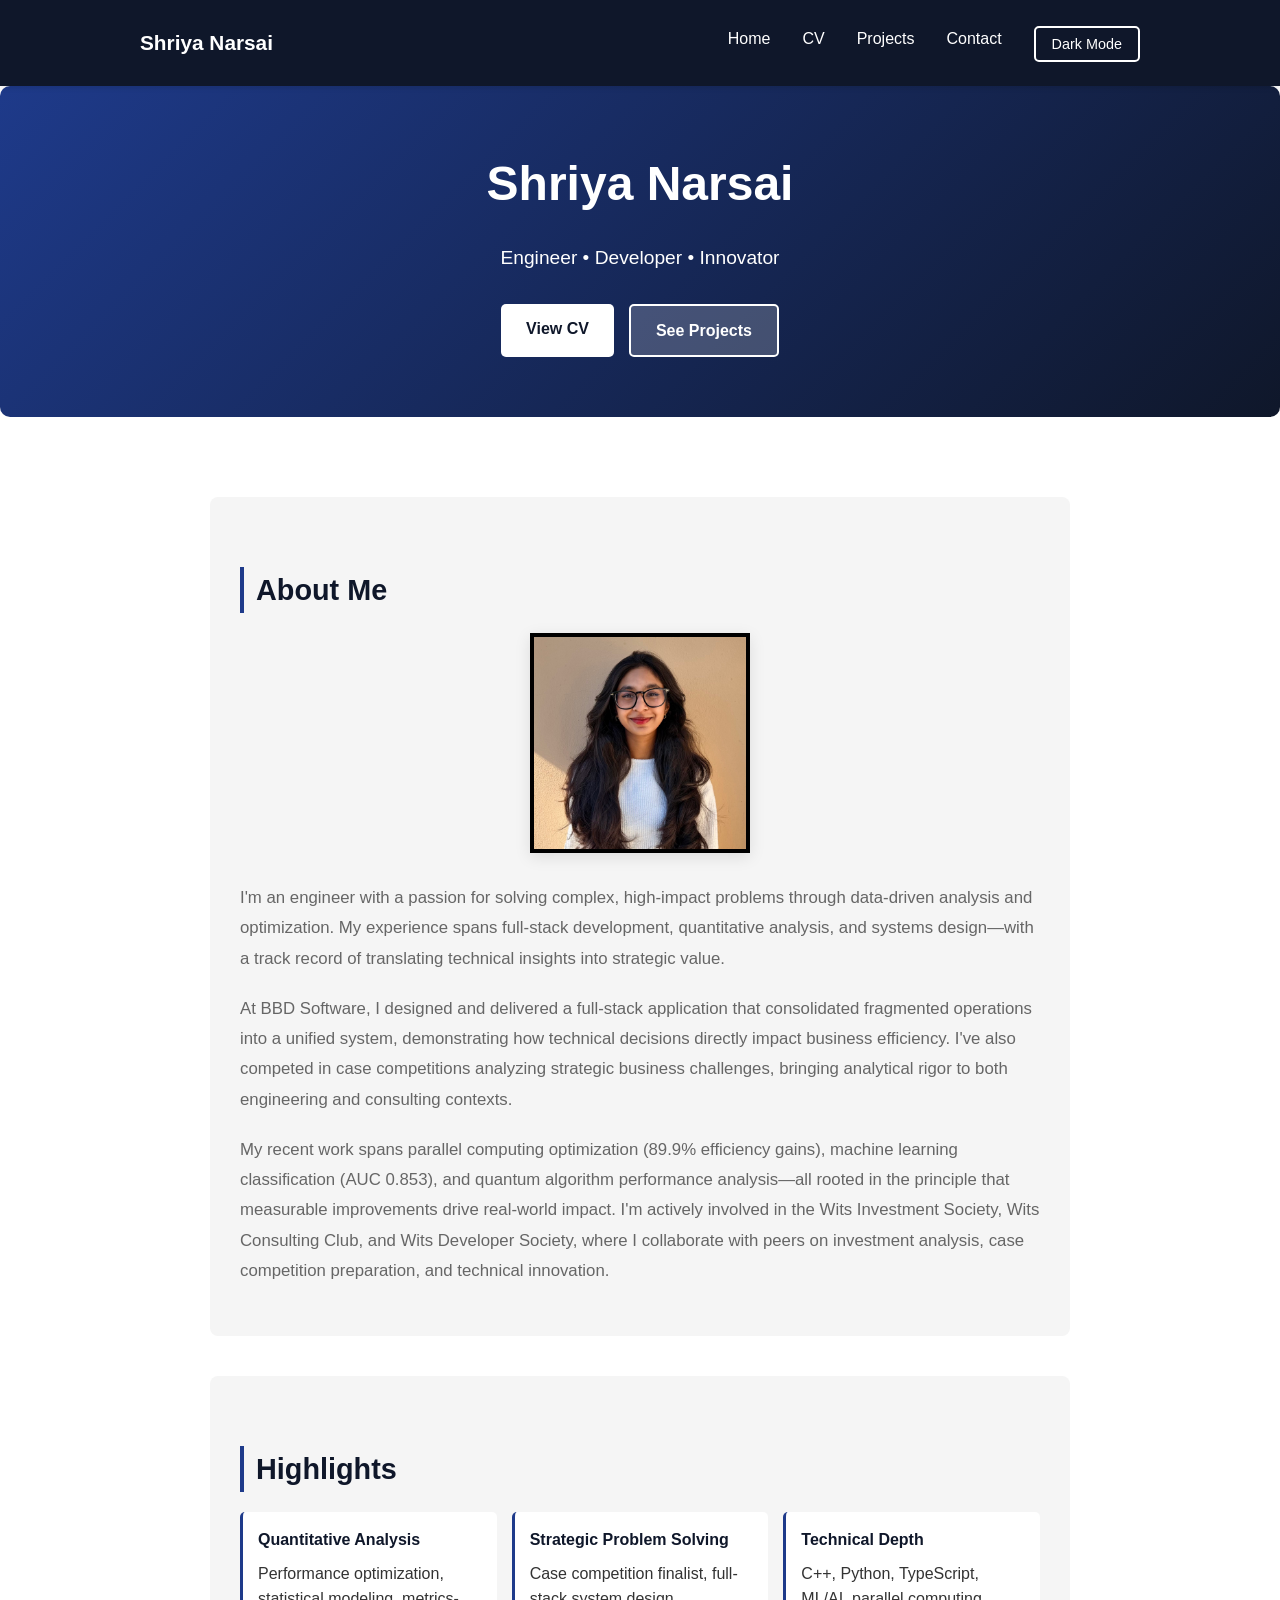
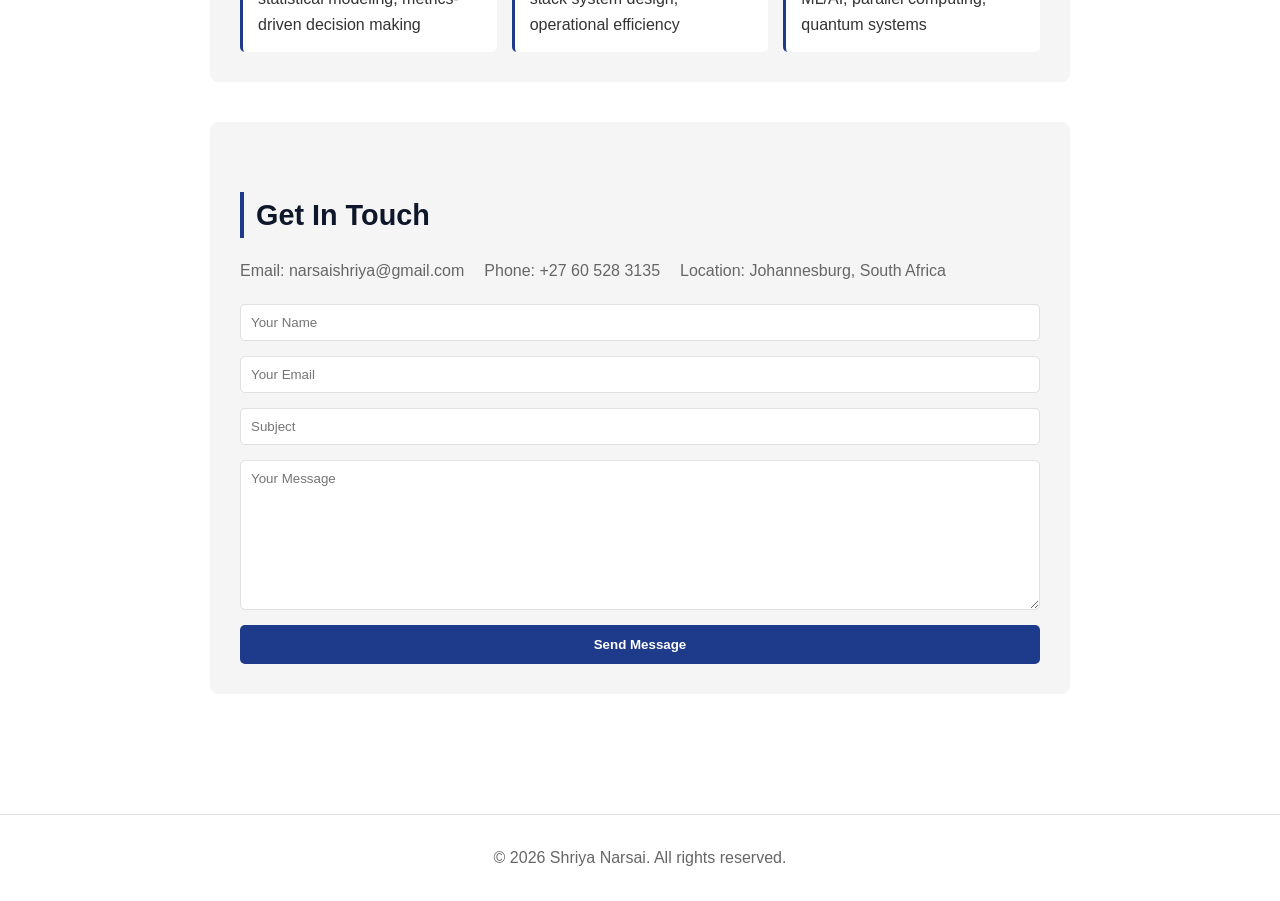
==== index.html @ 9ad97a98 "Initial commit: Portfolio website" ====
<!DOCTYPE html>
<html lang="en">
<head>
    <meta charset="UTF-8">
    <meta name="viewport" content="width=device-width, initial-scale=1.0">
    <title>Shriya Narsai - Portfolio</title>
    <link rel="stylesheet" href="assets/css/style.css">
</head>
<body>
    <nav>
        <div class="nav-container">
            <a href="index.html" class="logo">Shriya Narsai</a>
            <ul class="nav-links">
                <li><a href="index.html">Home</a></li>
                <li><a href="cv.html">CV</a></li>
                <li><a href="projects.html">Projects</a></li>
                <li><a href="#contact">Contact</a></li>
                <li><button id="dark-mode-toggle" class="dark-mode-toggle">Dark Mode</button></li>
            </ul>
        </div>
    </nav>

    <section class="hero">
        <h1>Shriya Narsai</h1>
        <p>Engineer • Developer • Innovator</p>
        <div class="cta-buttons">
            <a href="cv.html" class="btn btn-primary">View CV</a>
            <a href="projects.html" class="btn btn-secondary">See Projects</a>
        </div>
    </section>

    <div class="container">

        <section class="section">
            <h2>About Me</h2>
            <img src="assets/image.jpg" alt="Shriya Narsai" class="profile-image">
            <p class="intro-text">
                I'm an engineer with a passion for solving complex, high-impact problems through data-driven analysis and optimization. My experience spans full-stack development, quantitative analysis, and systems design—with a track record of translating technical insights into strategic value.
            </p>
            <p class="intro-text">
                At BBD Software, I designed and delivered a full-stack application that consolidated fragmented operations into a unified system, demonstrating how technical decisions directly impact business efficiency. I've also competed in case competitions analyzing strategic business challenges, bringing analytical rigor to both engineering and consulting contexts.
            </p>
            <p class="intro-text">
                My recent work spans parallel computing optimization (89.9% efficiency gains), machine learning classification (AUC 0.853), and quantum algorithm performance analysis—all rooted in the principle that measurable improvements drive real-world impact. I'm actively involved in the Wits Investment Society, Wits Consulting Club, and Wits Developer Society, where I collaborate with peers on investment analysis, case competition preparation, and technical innovation.
            </p>
        </section>

        <section class="section">
            <h2>Highlights</h2>
            <div class="skills-container">
                <div class="skill-category">
                    <strong>Quantitative Analysis</strong>
                    Performance optimization, statistical modeling, metrics-driven decision making
                </div>
                <div class="skill-category">
                    <strong>Strategic Problem Solving</strong>
                    Case competition finalist, full-stack system design, operational efficiency
                </div>
                <div class="skill-category">
                    <strong>Technical Depth</strong>
                    C++, Python, TypeScript, ML/AI, parallel computing, quantum systems
                </div>
            </div>
        </section>

        <section class="section" id="contact">
            <h2>Get In Touch</h2>
            <div class="contact-info">
                <span>Email: narsaishriya@gmail.com</span>
                <span>Phone: +27 60 528 3135</span>
                <span>Location: Johannesburg, South Africa</span>
            </div>
            
            <form action="https://formspree.io/f/mlgqdrbw" method="POST" class="contact-form">
                <input type="text" name="name" placeholder="Your Name" required>
                <input type="email" name="email" placeholder="Your Email" required>
                <input type="text" name="subject" placeholder="Subject" required>
                <textarea name="message" placeholder="Your Message" required></textarea>
                <button type="submit" class="btn btn-primary">Send Message</button>
            </form>
        </section>
    </div>

    <footer>
        <p>&copy; 2026 Shriya Narsai. All rights reserved.</p>
    </footer>

    <script src="assets/js/script.js"></script>
</body>
</html>
---- assets/css/style.css ----
* {
    margin: 0;
    padding: 0;
    box-sizing: border-box;
}

:root {
    --bg-primary: #ffffff;
    --bg-secondary: #f5f5f5;
    --text-primary: #333333;
    --text-secondary: #666666;
    --accent: #1e3a8a;
    --accent-dark: #0f172a;
    --border: #e0e0e0;
}

body.dark-mode {
    --bg-primary: #1e1e1e;
    --bg-secondary: #2d2d2d;
    --text-primary: #f0f0f0;
    --text-secondary: #b0b0b0;
    --accent: #60a5fa;
    --accent-dark: #1e40af;
    --border: #404040;
}

body {
    font-family: 'Segoe UI', Tahoma, Geneva, Verdana, sans-serif;
    line-height: 1.6;
    color: var(--text-primary);
    background-color: var(--bg-primary);
    transition: background-color 0.3s, color 0.3s;
}

/* Navigation */
nav {
    background-color: var(--accent-dark);
    padding: 1rem 2rem;
    position: sticky;
    top: 0;
    z-index: 100;
    box-shadow: 0 2px 5px rgba(0,0,0,0.1);
}

nav .nav-container {
    max-width: 1000px;
    margin: 0 auto;
    display: flex;
    justify-content: space-between;
    align-items: center;
}

nav a {
    color: white;
    text-decoration: none;
    font-weight: 500;
}

nav .logo {
    font-size: 1.3em;
    font-weight: bold;
}

.nav-links {
    display: flex;
    gap: 2rem;
    list-style: none;
}

.nav-links a {
    transition: opacity 0.3s;
}

.nav-links a:hover {
    opacity: 0.8;
}

.dark-mode-toggle {
    background: none;
    border: 2px solid white;
    color: white;
    padding: 0.5rem 1rem;
    cursor: pointer;
    border-radius: 5px;
    font-size: 0.9em;
    transition: background-color 0.3s;
}

.dark-mode-toggle:hover {
    background-color: rgba(255,255,255,0.1);
}

/* Container */
.container {
    max-width: 900px;
    margin: 0 auto;
    padding: 40px 20px;
}

/* Headers */
h1 {
    font-size: 2.5em;
    color: var(--accent-dark);
    margin-bottom: 10px;
}

h2 {
    font-size: 1.8em;
    color: var(--accent-dark);
    margin-top: 40px;
    margin-bottom: 20px;
    border-left: 4px solid var(--accent);
    padding-left: 12px;
}

h3 {
    font-size: 1.1em;
    color: var(--text-primary);
    margin-top: 15px;
    margin-bottom: 8px;
}

h4 {
    font-size: 0.95em;
    color: var(--text-secondary);
    font-weight: 600;
    margin-top: 10px;
    margin-bottom: 5px;
}

/* Hero Section */
.hero {
    text-align: center;
    padding: 60px 20px;
    background: linear-gradient(135deg, var(--accent) 0%, var(--accent-dark) 100%);
    color: white;
    border-radius: 10px;
    margin-bottom: 40px;
}

.hero h1 {
    color: white;
    font-size: 3em;
    margin-bottom: 20px;
}

.hero p {
    font-size: 1.2em;
    margin-bottom: 30px;
}

.cta-buttons {
    display: flex;
    gap: 15px;
    justify-content: center;
    flex-wrap: wrap;
}

.btn {
    padding: 12px 25px;
    border: none;
    border-radius: 5px;
    text-decoration: none;
    font-weight: 600;
    cursor: pointer;
    transition: transform 0.2s, box-shadow 0.2s;
}

.btn-primary {
    background-color: white;
    color: var(--accent-dark);
}

.btn-secondary {
    background-color: rgba(255,255,255,0.2);
    color: white;
    border: 2px solid white;
}

.btn:hover {
    transform: translateY(-2px);
    box-shadow: 0 5px 15px rgba(0,0,0,0.2);
}

/* Content Sections */
.section {
    margin-bottom: 40px;
    background-color: var(--bg-secondary);
    padding: 30px;
    border-radius: 8px;
    opacity: 0;
    animation: fadeInUp 0.6s ease-out forwards;
}

.section.visible {
    animation: fadeInUp 0.6s ease-out forwards;
}

.section:nth-child(1) {
    animation-delay: 0.1s;
}

.section:nth-child(2) {
    animation-delay: 0.2s;
}

.section:nth-child(3) {
    animation-delay: 0.3s;
}

.section:nth-child(4) {
    animation-delay: 0.4s;
}

.section:nth-child(5) {
    animation-delay: 0.5s;
}

.section:nth-child(6) {
    animation-delay: 0.6s;
}

@keyframes fadeInUp {
    0% {
        opacity: 0;
        transform: translateY(30px);
    }
    100% {
        opacity: 1;
        transform: translateY(0);
    }
}

.profile-image {
    width: 220px;
    height: 220px;
    border-radius: 0;
    margin: 0 auto 30px;
    display: block;
    box-shadow: 0 4px 15px rgba(0,0,0,0.1);
    border: 4px solid #000;
    animation: popIn 0.6s ease-out;
}

@keyframes popIn {
    0% {
        transform: scale(0.8);
        opacity: 0;
    }
    100% {
        transform: scale(1);
        opacity: 1;
    }
}

.intro-text {
    font-size: 1.05em;
    line-height: 1.8;
    color: var(--text-secondary);
    margin-bottom: 20px;
}

/* Education & Work Items */
.education-item,
.work-item,
.project-item {
    margin-bottom: 25px;
    padding-bottom: 20px;
    border-bottom: 1px solid var(--border);
}

.education-item:last-child,
.work-item:last-child,
.project-item:last-child {
    border-bottom: none;
}

.date {
    color: var(--text-secondary);
    font-size: 0.9em;
    font-style: italic;
}

.position,
.company {
    font-weight: 600;
    color: var(--accent);
}

ul {
    margin-left: 20px;
    margin-top: 10px;
}

li {
    margin-bottom: 8px;
    text-align: justify;
}

/* Skills Grid */
.skills-container {
    display: grid;
    grid-template-columns: repeat(auto-fit, minmax(250px, 1fr));
    gap: 15px;
    margin-top: 20px;
}

.skill-category {
    background-color: var(--bg-primary);
    padding: 15px;
    border-radius: 5px;
    border-left: 3px solid var(--accent);
}

.skill-category strong {
    color: var(--accent-dark);
    display: block;
    margin-bottom: 8px;
}

/* Projects Grid */
.projects-grid {
    display: grid;
    grid-template-columns: repeat(auto-fit, minmax(300px, 1fr));
    gap: 25px;
    margin-top: 30px;
}

.project-card {
    background-color: var(--bg-primary);
    padding: 25px;
    border-radius: 8px;
    border: 1px solid var(--border);
    transition: transform 0.3s, box-shadow 0.3s;
    opacity: 0;
    animation: fadeInUp 0.6s ease-out forwards;
}

.project-card.visible {
    animation: fadeInUp 0.6s ease-out forwards;
}

.projects-grid .project-card:nth-child(1) {
    animation-delay: 0.1s;
}

.projects-grid .project-card:nth-child(2) {
    animation-delay: 0.2s;
}

.projects-grid .project-card:nth-child(3) {
    animation-delay: 0.3s;
}

.projects-grid .project-card:nth-child(4) {
    animation-delay: 0.4s;
}

.projects-grid .project-card:nth-child(5) {
    animation-delay: 0.5s;
}

.projects-grid .project-card:nth-child(6) {
    animation-delay: 0.6s;
}

.projects-grid .project-card:nth-child(7) {
    animation-delay: 0.7s;
}

.project-card:hover {
    transform: translateY(-5px);
    box-shadow: 0 10px 20px rgba(52, 152, 219, 0.1);
}

.project-card h3 {
    color: var(--accent);
    margin-top: 0;
}

.project-card .tech {
    display: flex;
    gap: 8px;
    flex-wrap: wrap;
    margin-top: 15px;
}

.tech-tag {
    background-color: var(--accent);
    color: white;
    padding: 4px 10px;
    border-radius: 20px;
    font-size: 0.85em;
}

/* Achievement List */
.achievement-list,
.leadership-list {
    list-style-type: none;
    margin-left: 0;
}

.achievement-list li,
.leadership-list li {
    margin-bottom: 12px;
    padding-left: 25px;
    position: relative;
}

.achievement-list li:before,
.leadership-list li:before {
    content: "→";
    position: absolute;
    left: 0;
    color: var(--accent);
    font-weight: bold;
}

/* Contact Section */
.contact-info {
    display: flex;
    flex-wrap: wrap;
    gap: 20px;
    margin: 20px 0;
}

.contact-info span {
    display: flex;
    align-items: center;
    color: var(--text-secondary);
}

.contact-form {
    display: flex;
    flex-direction: column;
    gap: 15px;
    margin-top: 20px;
}

.contact-form input,
.contact-form textarea {
    padding: 10px;
    border: 1px solid var(--border);
    border-radius: 5px;
    background-color: var(--bg-primary);
    color: var(--text-primary);
    font-family: inherit;
}

.contact-form textarea {
    min-height: 150px;
    resize: vertical;
}

.contact-form button {
    padding: 12px;
    background-color: var(--accent);
    color: white;
    border: none;
    border-radius: 5px;
    cursor: pointer;
    font-weight: 600;
    transition: background-color 0.3s;
}

.contact-form button:hover {
    background-color: var(--accent-dark);
}

/* Footer */
footer {
    text-align: center;
    padding: 30px;
    color: var(--text-secondary);
    border-top: 1px solid var(--border);
    margin-top: 40px;
}

/* Responsive */
@media (max-width: 768px) {
    .container {
        padding: 20px 10px;
    }

    h1 {
        font-size: 1.8em;
    }

    .hero {
        padding: 40px 20px;
    }

    .hero h1 {
        font-size: 2em;
    }

    .nav-links {
        gap: 1rem;
        font-size: 0.9em;
    }

    .cta-buttons {
        flex-direction: column;
    }

    .contact-info {
        flex-direction: column;
        gap: 10px;
    }

    .projects-grid {
        grid-template-columns: 1fr;
    }

    .skills-container {
        grid-template-columns: 1fr;
    }
}
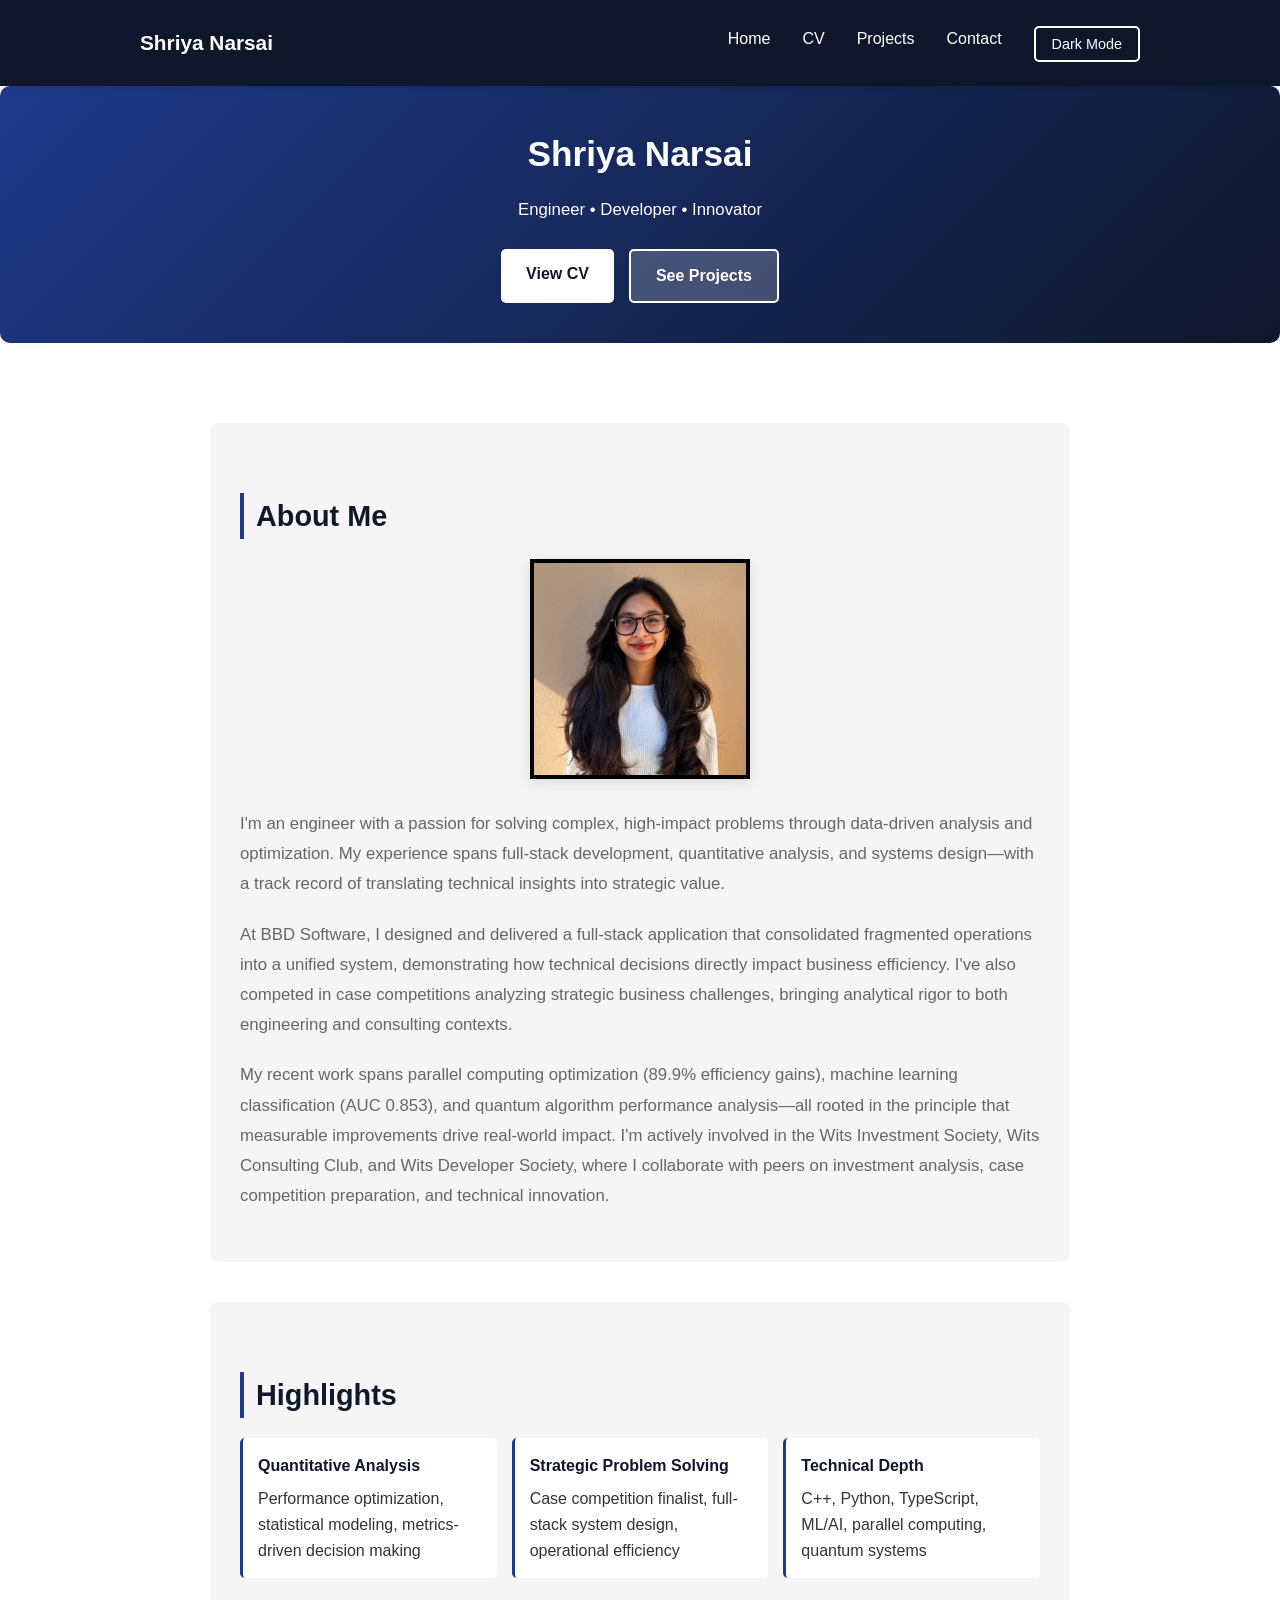
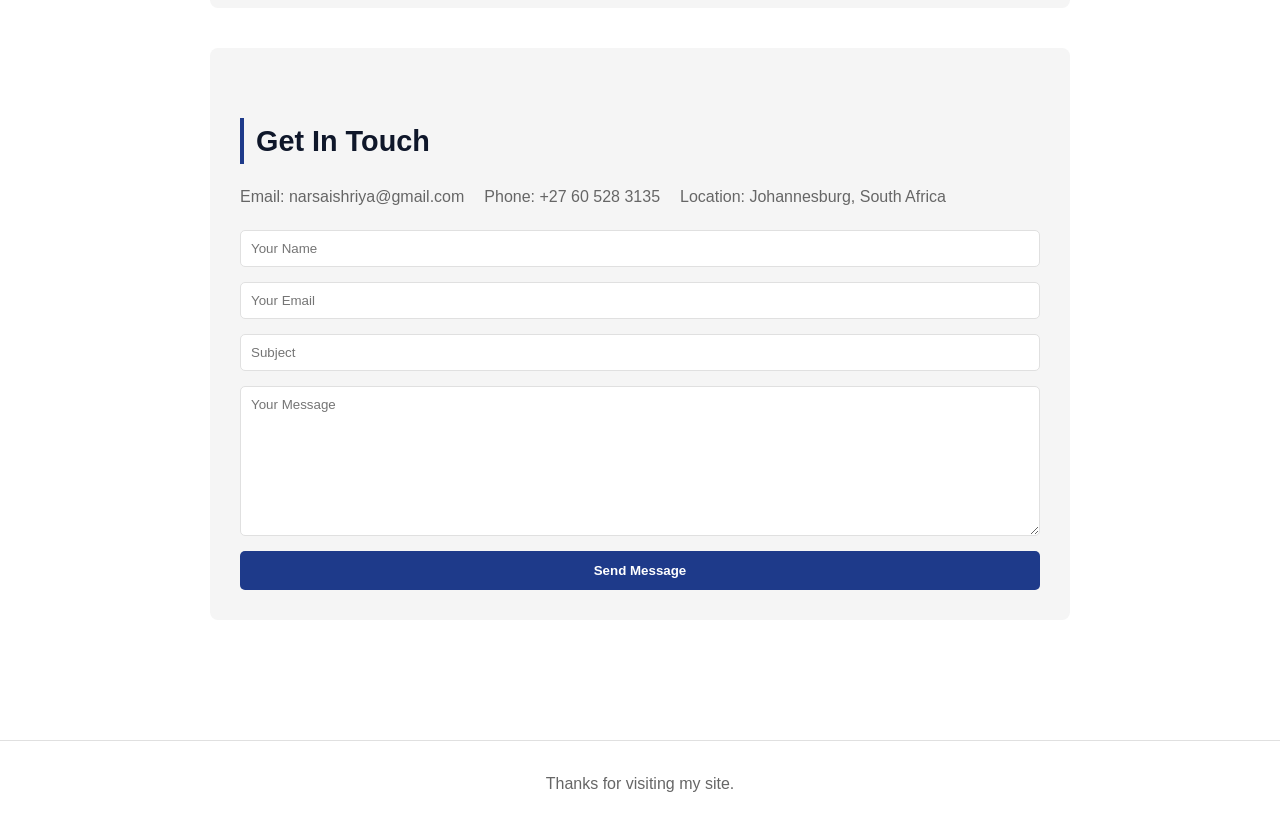
==== commit 483f99fa: "Reduce hero banner size, update footer, add website link to README" ====
--- a/index.html
+++ b/index.html
@@ -82,7 +82,7 @@
     </div>
 
     <footer>
-        <p>&copy; 2026 Shriya Narsai. All rights reserved.</p>
+        <p>Thanks for visiting my site.</p>
     </footer>
 
     <script src="assets/js/script.js"></script>
--- a/assets/css/style.css
+++ b/assets/css/style.css
@@ -131,7 +131,7 @@
 /* Hero Section */
 .hero {
     text-align: center;
-    padding: 60px 20px;
+    padding: 40px 20px;
     background: linear-gradient(135deg, var(--accent) 0%, var(--accent-dark) 100%);
     color: white;
     border-radius: 10px;
@@ -140,13 +140,13 @@
 
 .hero h1 {
     color: white;
-    font-size: 3em;
-    margin-bottom: 20px;
+    font-size: 2.2em;
+    margin-bottom: 15px;
 }
 
 .hero p {
-    font-size: 1.2em;
-    margin-bottom: 30px;
+    font-size: 1.05em;
+    margin-bottom: 25px;
 }
 
 .cta-buttons {
@@ -478,25 +478,74 @@
 
 /* Responsive */
 @media (max-width: 768px) {
+    body {
+        line-height: 1.5;
+    }
+
     .container {
         padding: 20px 10px;
     }
 
-    h1 {
-        font-size: 1.8em;
-    }
-
-    .hero {
-        padding: 40px 20px;
-    }
-
-    .hero h1 {
-        font-size: 2em;
+    nav .nav-container {
+        flex-wrap: wrap;
+        gap: 1rem;
+    }
+
+    nav {
+        padding: 0.8rem 1rem;
     }
 
     .nav-links {
         gap: 1rem;
         font-size: 0.9em;
+        flex: 1;
+    }
+
+    .dark-mode-toggle {
+        padding: 0.4rem 0.8rem;
+        font-size: 0.8em;
+        white-space: nowrap;
+        order: 3;
+        width: 100%;
+    }
+
+    h1 {
+        font-size: 1.8em;
+        margin-bottom: 8px;
+    }
+
+    h2 {
+        font-size: 1.4em;
+        margin-top: 25px;
+        margin-bottom: 15px;
+    }
+
+    h3 {
+        font-size: 1em;
+        margin-top: 12px;
+        margin-bottom: 6px;
+    }
+
+    .hero {
+        padding: 40px 20px;
+    }
+
+    .hero h1 {
+        font-size: 2em;
+    }
+
+    .hero p {
+        font-size: 1em;
+    }
+
+    .section {
+        padding: 20px;
+        margin-bottom: 25px;
+    }
+
+    .intro-text {
+        font-size: 0.95em;
+        line-height: 1.6;
     }
 
     .cta-buttons {
@@ -515,4 +564,13 @@
     .skills-container {
         grid-template-columns: 1fr;
     }
-}
+
+    ul {
+        margin-left: 15px;
+    }
+
+    li {
+        margin-bottom: 6px;
+        font-size: 0.95em;
+    }
+}
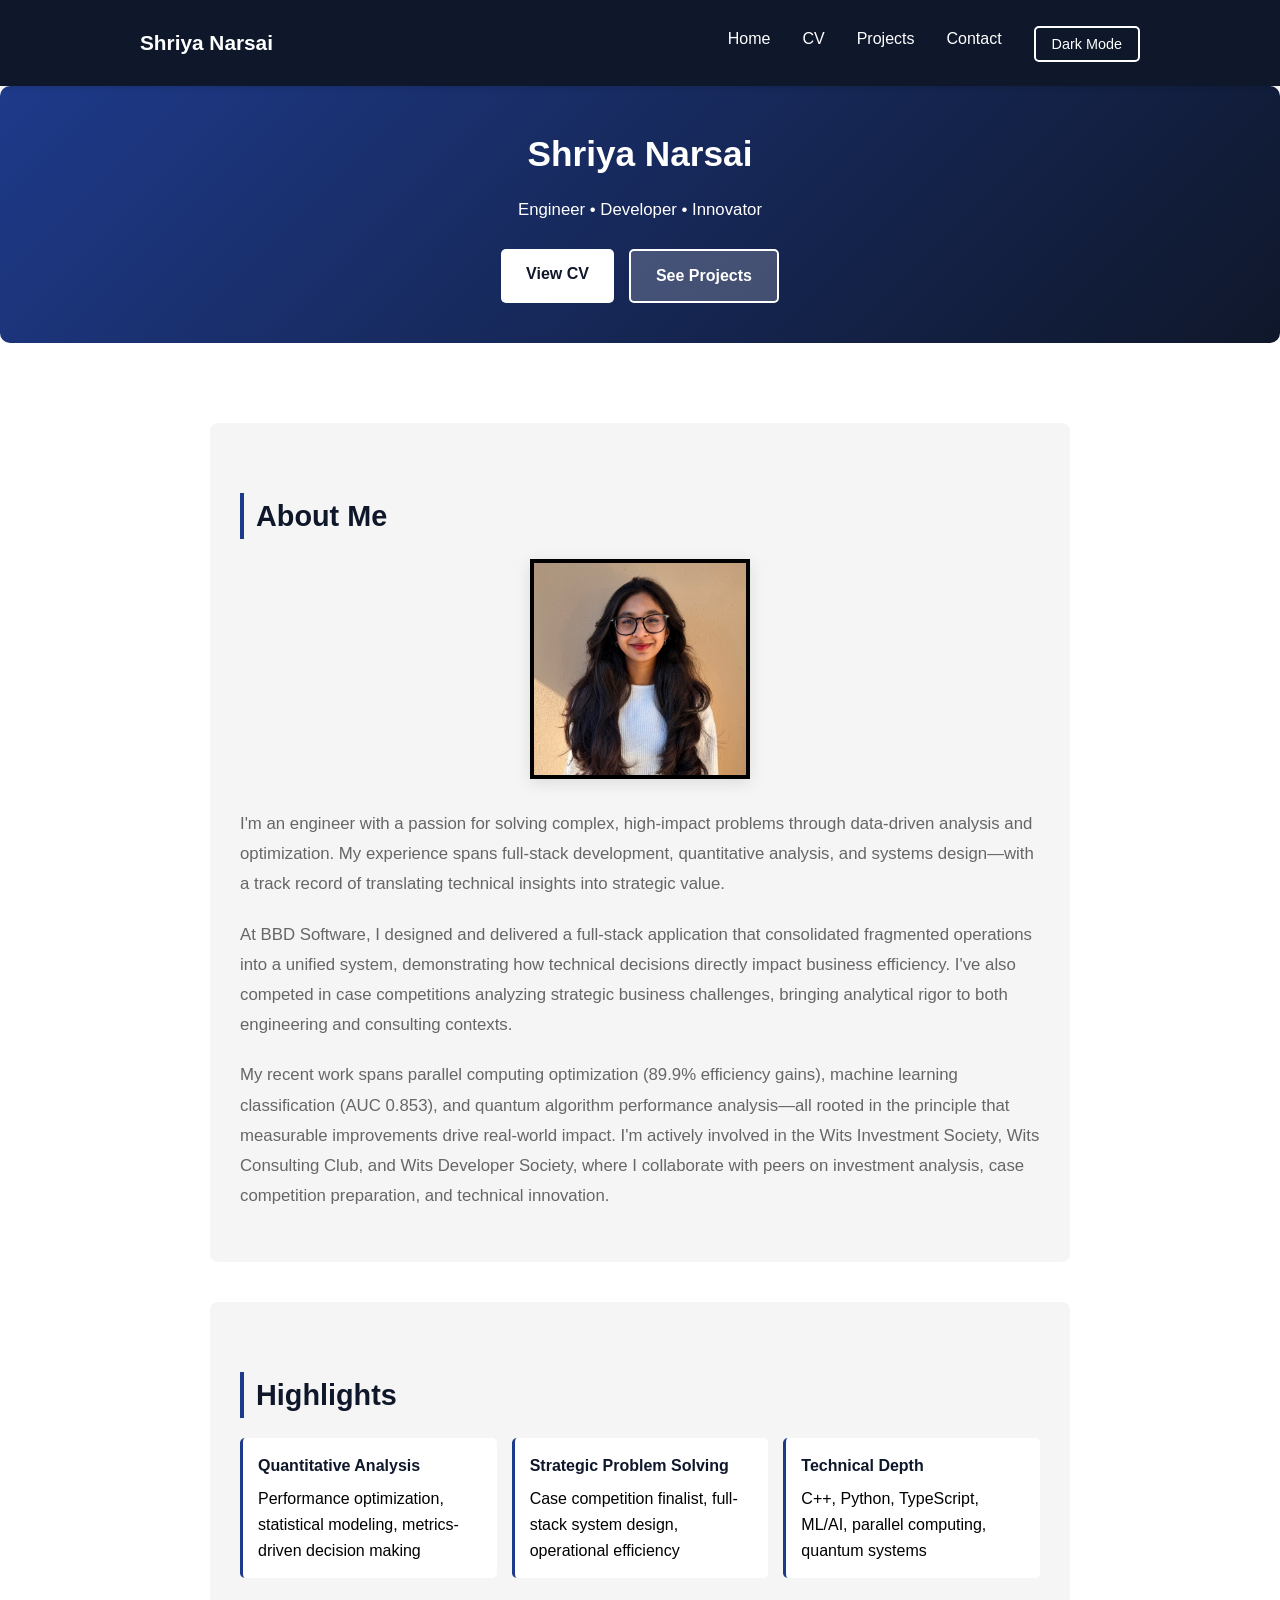
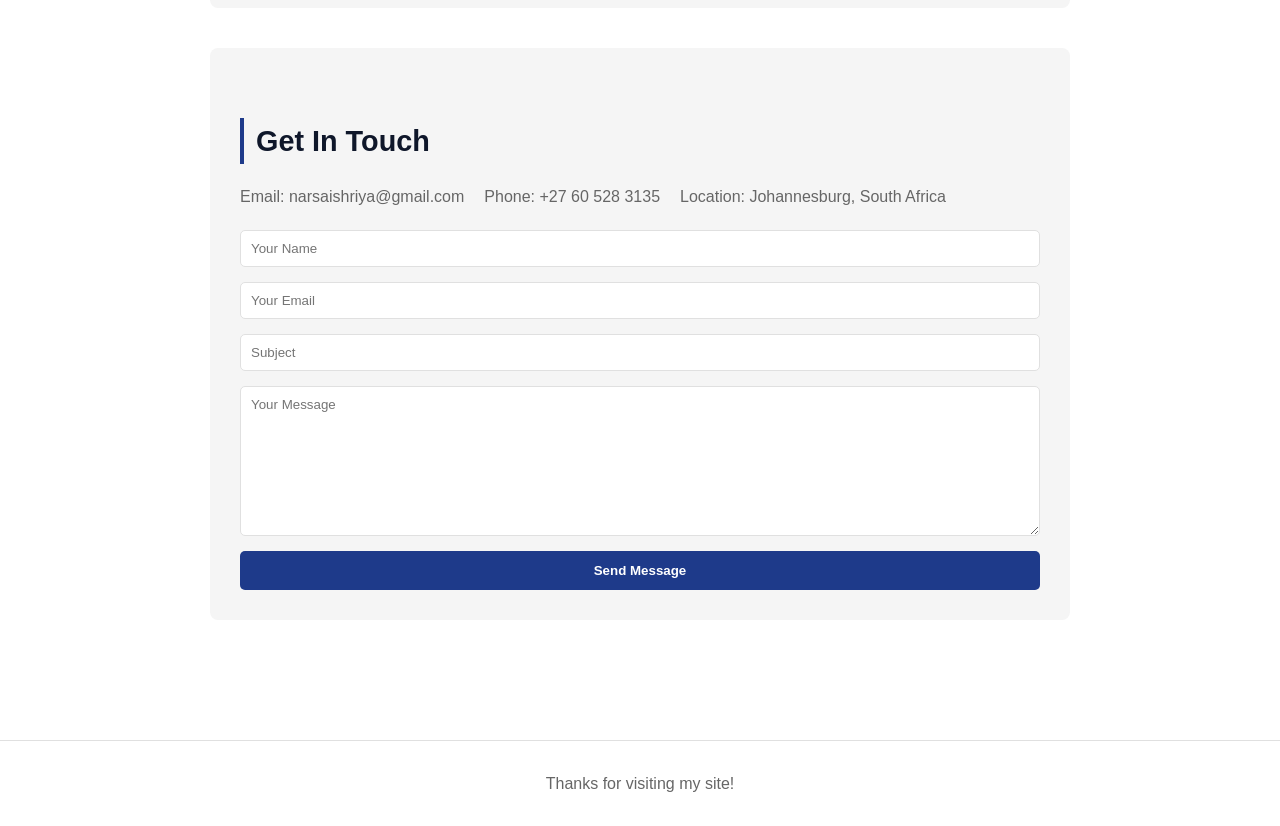
==== commit bbb00097: "Ensure black text in light mode and footer updated" ====
--- a/index.html
+++ b/index.html
@@ -82,7 +82,7 @@
     </div>
 
     <footer>
-        <p>Thanks for visiting my site.</p>
+        <p>Thanks for visiting my site!</p>
     </footer>
 
     <script src="assets/js/script.js"></script>
--- a/assets/css/style.css
+++ b/assets/css/style.css
@@ -7,7 +7,7 @@
 :root {
     --bg-primary: #ffffff;
     --bg-secondary: #f5f5f5;
-    --text-primary: #333333;
+    --text-primary: #000000;
     --text-secondary: #666666;
     --accent: #1e3a8a;
     --accent-dark: #0f172a;
@@ -17,10 +17,10 @@
 body.dark-mode {
     --bg-primary: #1e1e1e;
     --bg-secondary: #2d2d2d;
-    --text-primary: #f0f0f0;
-    --text-secondary: #b0b0b0;
+    --text-primary: #ffffff;
+    --text-secondary: #f5f5f5;
     --accent: #60a5fa;
-    --accent-dark: #1e40af;
+    --accent-dark: #60a5fa;
     --border: #404040;
 }
 
